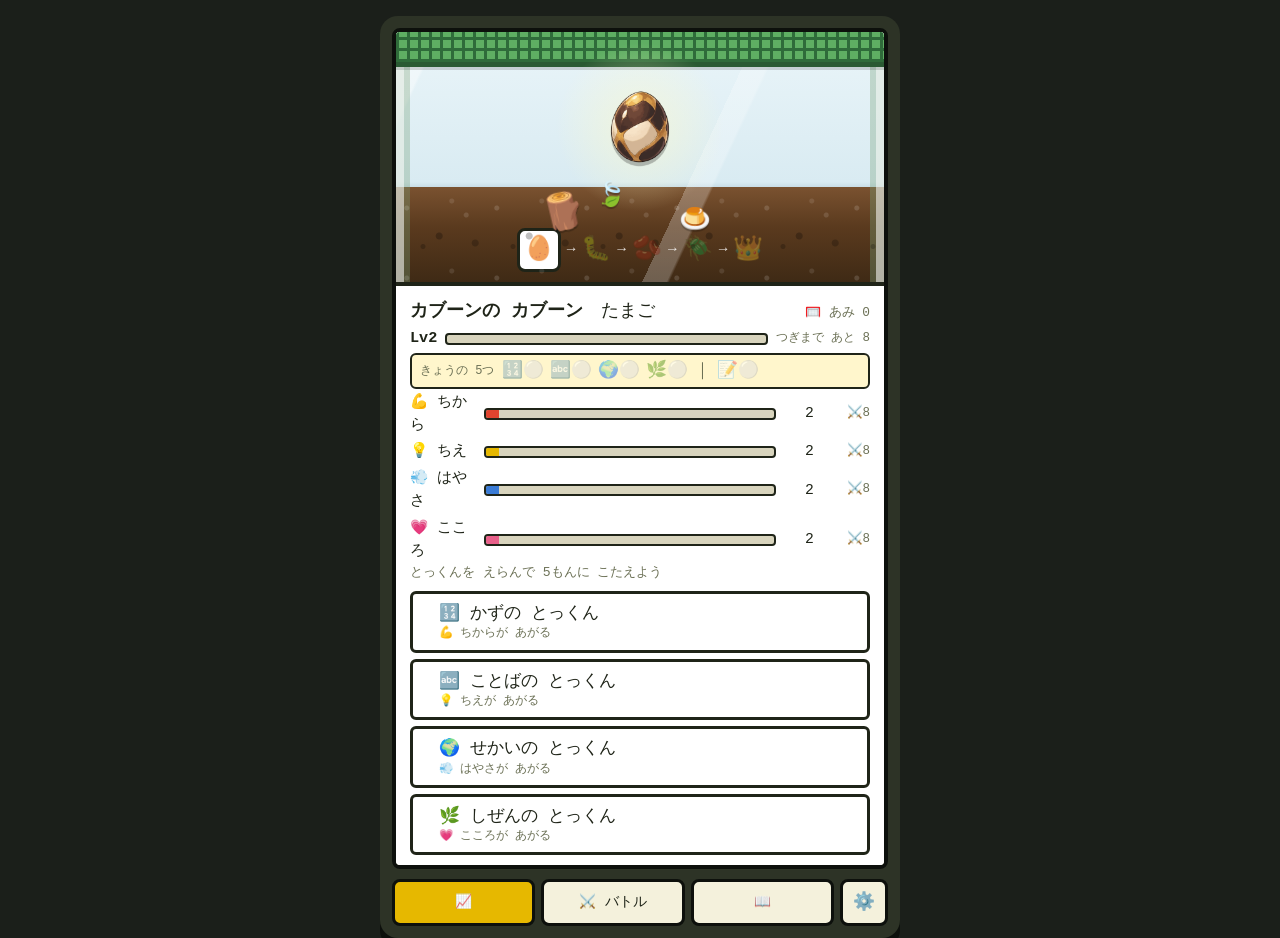
==== dev/shot.html @ 83ba98a8 "たまご〜さなぎ の画面を虫かご風に - .field.cage（CSS だけ）：みどりの あみの ふた、とうめいな かべの反射、つちの層、🪵🍃🍮 の飾り - たまご・ようちゅう・さなぎ の せいちょう" ====
<!doctype html>
<html lang="ja"><head><meta charset="utf-8"><title>shot</title><link rel="stylesheet" href="../css/style.css"></head>
<body>
<!-- 見た目の確認用：?s=egg|larva|pupa|adult|ch1|ch2|ch4|ch6 で画面を出す。headless Chrome の --screenshot で撮る -->
<div class="console"><div class="screen"><div class="field" id="field"></div><div class="msgbox" id="msgbox"></div></div>
<div class="nav" id="nav"><button class="nb" data-tab="growth">📈</button><button class="nb" data-tab="battle">⚔️</button><button class="nb" data-tab="diary">📖</button><button class="nb gear" data-tab="settings">⚙️</button></div></div>
<div id="update" hidden><button id="updateBtn"></button></div>
<script src="../vendor/jszip.min.js" defer></script>
<script src="../js/data.js" defer></script>
<script src="../js/quiz.js" defer></script>
<script src="../js/quiz/num.js" defer></script>
<script src="../js/quiz/eng.js" defer></script>
<script src="../js/quiz/flag.js" defer></script>
<script src="../js/quiz/animal.js" defer></script>
<script src="../js/state.js" defer></script>
<script src="../js/media.js" defer></script>
<script src="../js/backup.js" defer></script>
<script src="../js/bgm.js" defer></script>
<script src="../js/voice.js" defer></script>
<script src="../js/chars.js" defer></script>
<script src="../js/render.js" defer></script>
<script src="../js/diary.js" defer></script>
<script src="../js/settings.js" defer></script>
<script defer>
window.addEventListener("DOMContentLoaded",()=>{
  const q=new URLSearchParams(location.search).get("s")||"egg";
  spriteHtml=(id,fallback)=>{const emoji=fallback!=null?fallback:(CHARS[id]||"");return id&&CHAR_OK[id]?`<img class="spimg" src="../img/chars/${id}.png" alt="">`:emoji}; // dev/ から見た画像の場所に直す
  localStorage.clear();S=FRESH();migrate();dayRoll();S.flags.intro=true;S.name="カブーン";S.se=false;S.bgmOn=false;S.voice=false;
  const setLv=(ch,st)=>{S.ch=ch;S.str=S.wise=S.world=S.heart=st};
  if(q==="egg"){setLv(0,2)}
  else if(q==="larva"){setLv(1,14)}
  else if(q==="pupa"){setLv(3,30)}
  else if(q==="adult"){setLv(6,58)}
  else if(/^ch\d$/.test(q)){const n=+q.slice(2);setLv(n-1,[0,8,14,24,30,36,40][n]||8);S.view="battle";S.sub="menu";S.foe=mkFoe(n-1);S.hp=maxHp()}
  const im=Object.keys(CHARS).map(id=>new Promise(r=>{const i=new Image();i.onload=()=>{CHAR_OK[id]=true;r()};i.onerror=()=>r();i.src="../img/chars/"+id+".png"}));
  Promise.all(im).then(()=>{render();if(typer)typeFinish();document.title="READY "+q});
});
</script>
</body></html>
---- css/style.css ----
/* Layout: a handheld-console "screen" — field/battle area on top, a bordered message window below, command menu inside it. Four tabs under the screen. A full-screen "theater" overlay plays memories. Single retro look. */
:root{
  --bg:#1b1f1a; --screen:#f4f1dc; --fg:#1f2418; --muted:#6b7055; --frame:#2d3326; --win:#ffffff; --winline:#1f2418;
  --hpok:#3fbf5f; --hpmid:#e6b800; --hpbad:#e0442f; --hpbg:#d8d4bd; --accent:#1f2418; --accent-ink:#f4f1dc; --sky:#cfe7f7; --ground:#9fd27a;
  --c-str:#e0442f; --c-wise:#e6b800; --c-world:#3a7bd5; --c-heart:#e8608a; --gold:#ffe066;
  --font:'DotGothic16','Hiragino Maru Gothic ProN','Yu Gothic',monospace;
  color-scheme:light;
}
*{box-sizing:border-box}
html,body{height:100%}
body{margin:0;background:var(--bg);color:var(--fg);font-family:var(--font);font-size:17px;line-height:1.6;
  padding-block:16px 24px;padding-left:max(16px,env(safe-area-inset-left,0px));padding-right:max(16px,env(safe-area-inset-right,0px))}
.console{max-width:520px;margin:0 auto;background:var(--frame);border-radius:18px;padding:12px;display:grid;gap:10px;box-shadow:0 10px 0 #0d100c}
.screen{background:var(--screen);border-radius:8px;overflow:hidden;border:4px solid #0d100c;display:grid;grid-template-rows:auto auto;min-height:420px}
.field{position:relative;height:250px;background:linear-gradient(var(--sky) 0 62%,var(--ground) 62% 100%);overflow:hidden}
.field.night{background:linear-gradient(#2d3a5a 0 62%,#3b5a3a 62% 100%)}
.field.cave{background:linear-gradient(#5a4a3a 0 62%,#7a5a3a 62% 100%)}
.field.snow{background:linear-gradient(#dfeefb 0 62%,#f6fbff 62% 100%)}
.field.diary{background:linear-gradient(#ffe9c7 0 62%,#f7c98a 62% 100%)}
/* 虫かご：たまご〜さなぎ の せいちょう画面と、へや で起きる かべ（第1〜6話）。上に みどりの あみの ふた、左右に とうめいな かべ、下に つち */
.field.cage{background:
  linear-gradient(115deg,rgba(255,255,255,.42) 0 7%,rgba(255,255,255,0) 7.5% 60%,rgba(255,255,255,.25) 60% 64%,rgba(255,255,255,0) 64.5%),
  linear-gradient(#eaf5f9 0,#d9ebf2 60%,#c9dde6 62%,#7a5230 62%,#5a3a1e 78%,#3f2a15 100%);
  box-shadow:inset 8px 0 0 rgba(255,255,255,.55),inset -8px 0 0 rgba(255,255,255,.55),inset 14px 0 0 rgba(120,160,120,.35),inset -14px 0 0 rgba(120,160,120,.35)}
.field.cage::before{content:"";position:absolute;left:0;right:0;top:0;height:30px;z-index:0;
  background:repeating-linear-gradient(90deg,#2f6b3a 0 3px,transparent 3px 11px),repeating-linear-gradient(0deg,#2f6b3a 0 3px,transparent 3px 11px),#5fae63;
  border-bottom:5px solid #2a5a33;box-shadow:0 3px 0 rgba(0,0,0,.15)}
.field.cage::after{content:"";position:absolute;left:0;right:0;bottom:0;height:38%;pointer-events:none;
  background:radial-gradient(circle at 12% 30%,rgba(255,255,255,.14) 0 2px,transparent 3px),radial-gradient(circle at 48% 70%,rgba(0,0,0,.25) 0 3px,transparent 4px),radial-gradient(circle at 78% 40%,rgba(255,255,255,.12) 0 2px,transparent 3px),radial-gradient(circle at 30% 85%,rgba(0,0,0,.22) 0 2px,transparent 3px),radial-gradient(circle at 88% 80%,rgba(0,0,0,.22) 0 3px,transparent 4px),radial-gradient(circle at 62% 20%,rgba(255,255,255,.1) 0 2px,transparent 3px);
  background-size:90px 70px}
.field.cage .glow{background:radial-gradient(rgba(255,250,200,.55),rgba(255,250,200,0) 70%)}
.field.cage .deco{position:absolute;z-index:1;font-size:1.9rem;line-height:1;filter:drop-shadow(0 2px 0 rgba(0,0,0,.25))}
.field.cage .deco.log{left:30%;bottom:50px;font-size:2.2rem;transform:rotate(-12deg)}
.field.cage .deco.leaf{left:41%;bottom:74px;font-size:1.5rem}
.field.cage .deco.jelly{left:58%;bottom:48px;font-size:1.6rem}
.field.cage .path i{color:#fff;opacity:.85}
.field.cage.snow{background:
  linear-gradient(115deg,rgba(255,255,255,.5) 0 7%,rgba(255,255,255,0) 7.5% 60%,rgba(255,255,255,.3) 60% 64%,rgba(255,255,255,0) 64.5%),
  linear-gradient(#f4f9ff 0,#dde9f6 60%,#cfdde9 62%,#8a7a6a 62%,#6a5a4a 78%,#4a3c2c 100%)}
.field.cage.snow::after{background-image:radial-gradient(circle at 20% 20%,#fff 0 2px,transparent 3px),radial-gradient(circle at 60% 50%,#fff 0 2px,transparent 3px),radial-gradient(circle at 85% 25%,#fff 0 1.5px,transparent 2.5px),radial-gradient(circle at 40% 80%,#fff 0 1.5px,transparent 2.5px);background-size:80px 60px;height:100%;opacity:.7}
/* 虫かごは cave/snow より後に書いて、へや の かべ でも虫かごが勝つようにする */
.field.grid{display:grid;grid-template-columns:repeat(auto-fill,minmax(72px,1fr));gap:6px;padding:8px;overflow-y:auto;align-content:start;background:#2b2f23}
.field.grid .tm{position:relative;aspect-ratio:1;max-width:100%;border:2px solid #fff;border-radius:6px;overflow:hidden;cursor:pointer;background:#000}
.field.grid .tm img{width:100%;height:100%;object-fit:cover;display:block}
.field.grid .tm .pl{position:absolute;inset:0;display:grid;place-items:center;font-size:1.6rem;color:#fff;text-shadow:0 0 6px #000}
.field.grid .empty2{grid-column:1/-1;color:#ddd;text-align:center;padding-top:90px;font-size:.95rem}
.sprite{position:absolute;font-size:4.2rem;line-height:1;filter:drop-shadow(0 4px 0 rgba(0,0,0,.25))}
.sprite img.spimg{height:1.15em;width:auto;display:block;max-width:none} /* 絵文字の代わりの画像。大きさは文字サイズに合わせる */
.famrow{position:absolute;left:0;right:0;top:34%;display:flex;justify-content:center;gap:10px;align-items:flex-end}
.famrow .sprite.fam{position:static;font-size:3.4rem;animation:float 2.4s ease-in-out infinite}
.famrow .sprite.fam:nth-child(2){animation-delay:.3s}.famrow .sprite.fam:nth-child(3){animation-delay:.6s;font-size:2.8rem}.famrow .sprite.fam:nth-child(4){animation-delay:.9s;font-size:2.8rem}.famrow .sprite.fam:nth-child(5){animation-delay:1.2s;font-size:2.8rem}
.sprite.me{left:10%;bottom:12px}
.sprite.foe{right:10%;top:52px;font-size:4.6rem}
.sprite.hit{animation:shake .35s}
.sprite.attack{animation:lunge .4s}
@keyframes shake{0%,100%{transform:translateX(0)}25%{transform:translateX(-8px)}75%{transform:translateX(8px)}}
@keyframes lunge{0%,100%{transform:translate(0,0)}50%{transform:translate(24px,-18px)}}
.hud{position:absolute;background:var(--win);border:3px solid var(--winline);border-radius:6px;padding:4px 10px;min-width:150px;font-size:.85rem;box-shadow:3px 3px 0 var(--winline)}
.hud.me{right:10px;bottom:14px}.hud.foe{left:10px;top:10px}
.hud .nm{display:flex;justify-content:space-between;gap:8px;font-weight:700}
.hud .lv{color:var(--muted)}
.hp{height:8px;background:var(--hpbg);border:2px solid var(--winline);border-radius:4px;overflow:hidden;margin-top:3px}
.hp i{display:block;height:100%;background:var(--hpok);transition:width .4s}
.hp i.mid{background:var(--hpmid)}.hp i.bad{background:var(--hpbad)}
.hud .num{font-size:.75rem;text-align:right;font-variant-numeric:tabular-nums}
.msgbox{background:var(--win);border-top:4px solid var(--winline);padding:12px 14px 10px;min-height:170px;display:grid;gap:8px;align-content:start}
.msg{margin:0;font-size:1.1rem;min-height:3.2em;white-space:pre-wrap;line-height:1.55}
.msg .big{font-size:2.6rem;line-height:1.2;display:block;text-align:center}
.cur{display:inline-block;animation:blink 1s steps(2) infinite;margin-left:4px}
@keyframes blink{to{visibility:hidden}}
.menu{display:grid;grid-template-columns:1fr 1fr;gap:6px}
.menu.one{grid-template-columns:1fr}
button,label.filebtn{font-family:var(--font);font-size:1.05rem;text-align:left;border:3px solid var(--winline);background:var(--win);color:var(--fg);border-radius:6px;padding:8px 10px 8px 26px;cursor:pointer;position:relative;line-height:1.4;display:block}
button::before,label.filebtn::before{content:"▶";position:absolute;left:8px;opacity:0}
button:hover::before,button:focus-visible::before,label.filebtn:hover::before,label.filebtn:focus-within::before{opacity:1}
button:focus-visible,label.filebtn:focus-within{outline:3px solid var(--hpmid);outline-offset:2px}
button:disabled{opacity:.45;cursor:not-allowed}
button.wide{text-align:center;padding-left:10px}
button.wide::before{display:none}
button.danger{border-color:var(--hpbad);color:var(--hpbad)}
button.sel{background:#fff6cc}
button small,label.filebtn small{display:block;font-size:.72rem;color:var(--muted)}
label.filebtn input{position:absolute;width:1px;height:1px;opacity:0;left:0;top:0}
.tap{width:100%;text-align:center;border:3px solid var(--winline);background:#fff6cc;padding:10px;color:var(--fg);font-size:1.1rem;border-radius:8px}
.tap::before{display:none}
input,textarea{font:inherit;padding:8px 12px;border:3px solid var(--winline);border-radius:6px;background:var(--win);color:var(--fg);width:100%}
input:focus-visible,textarea:focus-visible{outline:3px solid var(--hpmid)}
textarea{min-height:90px;font-size:.72rem;resize:vertical;line-height:1.4}
.label{color:var(--accent-ink);text-align:center;font-size:.9rem;letter-spacing:.1em}
.foot{text-align:center;font-size:.78rem;color:#9aa08a;margin:12px 0 0}
.nav{display:grid;grid-template-columns:1fr 1fr 1fr auto;gap:6px}
.nav .nb{text-align:center;padding:8px 2px;font-size:.85rem;background:var(--screen);border-color:#0d100c;border-radius:8px}
.nav .nb.gear{padding:8px 10px;font-size:1.1rem}
.nav .nb::before{display:none}
.nav .nb.on{background:var(--hpmid)}
/* 成長画面 */
.sprite.center{left:50%;top:38%;transform:translate(-50%,-50%);font-size:6rem;animation:float 2.4s ease-in-out infinite}
@keyframes float{0%,100%{transform:translate(-50%,-50%)}50%{transform:translate(-50%,calc(-50% - 10px))}}
.sprite.center.attack{animation:lunge .4s} /* 正解で跳ねる（.center の float より後に書いて勝たせる） */
.sprite.evolve{animation:evolve 1.6s ease-in-out}
@keyframes evolve{0%{filter:brightness(1)}30%{filter:brightness(4) drop-shadow(0 0 20px #fff)}60%{filter:brightness(4) drop-shadow(0 0 30px #ffe066)}100%{filter:brightness(1)}}
.glow{position:absolute;left:50%;top:38%;width:170px;height:170px;border-radius:50%;transform:translate(-50%,-50%);background:radial-gradient(rgba(255,240,150,.8),rgba(255,240,150,0) 70%)}
.path{position:absolute;left:0;right:0;bottom:10px;display:flex;justify-content:center;gap:6px;font-size:1.5rem;align-items:center}
.path span{opacity:.35}.path span.done{opacity:1}.path span.now{opacity:1;background:var(--win);border:3px solid var(--winline);border-radius:8px;padding:0 4px}
.path i{font-style:normal;font-size:.9rem;opacity:.6}
.grow{display:grid;gap:4px;font-size:.92rem}
.grow .row{display:grid;grid-template-columns:4.6em 1fr 2.2em 3.4em;align-items:center;gap:6px}
.grow .pw{font-size:.78rem;color:var(--muted);text-align:right;white-space:nowrap}
.grow .note{font-size:.72rem}
.flag{height:1em;width:auto;vertical-align:-0.12em;border:1px solid rgba(0,0,0,.25);border-radius:2px;background:#fff}
button.mv .eq{color:var(--muted);font-size:.68rem}
.grow .bar{height:12px;background:var(--hpbg);border:2px solid var(--winline);border-radius:4px;overflow:hidden}
.grow .bar i{display:block;height:100%;transition:width .4s}
.grow .n{text-align:right;font-variant-numeric:tabular-nums}
.gh{display:flex;justify-content:space-between;gap:8px;align-items:baseline}
.gh small{color:var(--muted);font-size:.8rem}
/* 成長記録（ものがたり） */
.d{font-size:.75rem;color:var(--muted)}
.note{font-size:.82rem;color:var(--muted)}
.diary{display:grid;gap:4px;max-height:150px;overflow-y:auto;font-size:.95rem}
.diary>div{display:flex;gap:8px;border-bottom:1px dashed var(--hpbg);padding:3px 0;align-items:flex-start}
.diary>div.has{cursor:pointer}
.diary>div.has:hover{background:#fff6cc}
.diary .d{display:block}
.diary .ico{font-size:1.4rem;line-height:1.2;flex:none}
.diary .th{position:relative;width:44px;height:44px;flex:none}
.diary .th img{width:44px;height:44px;object-fit:cover;border:2px solid var(--winline);border-radius:4px;display:block}
.diary .th .pl{position:absolute;inset:0;display:grid;place-items:center;color:#fff;text-shadow:0 0 4px #000;font-size:1rem}
.diary .cnt{font-size:.72rem;color:var(--muted);white-space:nowrap}
.emo{display:flex;gap:4px;flex-wrap:wrap}
.emo button{padding:4px 8px;font-size:1.3rem;line-height:1}
.emo button::before{display:none}
.emo button.on{background:var(--hpmid)}
.row2{display:grid;grid-template-columns:auto 1fr;gap:6px;align-items:center}
.pend{display:flex;gap:6px;flex-wrap:wrap}
.pend .pm{position:relative;width:56px;height:56px;border:2px solid var(--winline);border-radius:4px;overflow:hidden;background:#000}
.pend .pm img{width:100%;height:100%;object-fit:cover;display:block}
.pend .pm .pl{position:absolute;inset:0;display:grid;place-items:center;color:#fff;text-shadow:0 0 4px #000;font-size:1.2rem}
.pend .pm button{position:absolute;right:0;top:0;padding:0 5px;font-size:.8rem;line-height:1.3;border-width:2px;border-radius:0 0 0 4px}
.pend .pm button::before{display:none}
.empty{color:var(--muted);font-size:.9rem}
/* おもいでシアター */
#theater{position:fixed;inset:0;background:#000;z-index:50;display:grid;grid-template-rows:auto 1fr auto;color:#fff;
  padding-top:env(safe-area-inset-top,0px);padding-bottom:env(safe-area-inset-bottom,0px);padding-left:env(safe-area-inset-left,0px);padding-right:env(safe-area-inset-right,0px)}
#theater[hidden]{display:none}
.stage{position:relative;overflow:hidden;background:#000;cursor:pointer;min-height:0}
.bgblur{position:absolute;inset:-10%;width:120%;height:120%;object-fit:cover;filter:blur(24px) brightness(.45);opacity:0;transition:opacity .8s}
.bgblur.on{opacity:1}
.slide{position:absolute;inset:0;width:100%;height:100%;object-fit:contain;opacity:0;transition:opacity .8s}
.slide.on{opacity:1}
img.slide.kb{animation:kb 4.5s linear forwards}
@keyframes kb{from{transform:scale(1)}to{transform:scale(1.1)}}
.tcard{position:absolute;inset:0;display:grid;place-items:center;text-align:center;padding:24px;opacity:0;transition:opacity .6s;background:radial-gradient(#2a3020,#000 75%);pointer-events:none}
.tcard.on{opacity:1;pointer-events:auto}
.tcard .em{font-size:4rem;line-height:1.2}
.tcard .dt{font-size:1rem;color:var(--gold);letter-spacing:.1em;margin-top:8px}
.tcard .tx{font-size:1.5rem;margin-top:8px;text-wrap:balance}
.tbtns{display:flex;gap:10px;justify-content:center;margin-top:20px}
.tcap{position:absolute;left:0;right:0;bottom:0;padding:12px 16px;background:linear-gradient(transparent,rgba(0,0,0,.75));font-size:1rem;opacity:0;transition:opacity .5s;pointer-events:none}
.tcap.on{opacity:1}
.d2{color:var(--gold);font-size:.85rem}
.tbar{display:flex;justify-content:space-between;align-items:center;gap:8px;padding:8px 12px;min-height:44px}
#theater button{background:rgba(255,255,255,.12);color:#fff;border-color:rgba(255,255,255,.55);padding:6px 12px;font-size:.95rem;text-align:center}
#theater button::before{display:none}
#theater button:focus-visible{outline-color:var(--gold)}
.tcount{font-size:.85rem;color:#ccc;font-variant-numeric:tabular-nums}
@media (prefers-reduced-motion:reduce){.sprite.hit,.sprite.attack,.sprite.center,.sprite.evolve{animation:none}.cur{animation:none}img.slide.kb{animation:none}}
/* PWA 更新のおしらせ */
.update{position:fixed;left:16px;right:16px;bottom:16px;max-width:488px;margin:0 auto;z-index:60;background:var(--win);border:3px solid var(--winline);border-radius:8px;padding:10px 12px;display:grid;grid-template-columns:1fr auto;gap:10px;align-items:center;font-size:.95rem;box-shadow:4px 4px 0 var(--winline)}
.update[hidden]{display:none}
.update button{padding:6px 10px;font-size:.95rem}
/* ---------- v2：へや・とっくん・バトル・おうちのひと ---------- */
.msg{position:relative}
.note2{font-size:.95rem;background:#fff6cc;border-radius:6px;padding:4px 8px;white-space:pre-wrap;margin-top:4px}
.ctr{text-align:center}
.big2{font-size:1.2rem}
.lvbar{display:grid;grid-template-columns:auto 1fr auto;gap:8px;align-items:center;font-size:.95rem;margin:2px 0}
.lvbar .bar{height:12px;background:var(--hpbg);border:2px solid var(--winline);border-radius:4px;overflow:hidden}
.lvbar .bar i{display:block;height:100%;background:var(--gold);transition:width .4s}
.lvbar small{color:var(--muted);font-size:.78rem}
.board{display:flex;gap:6px;align-items:center;flex-wrap:wrap;font-size:1.05rem;background:#fff6cc;border:2px solid var(--winline);border-radius:6px;padding:3px 8px;margin:2px 0}
.board small{font-size:.75rem;color:var(--muted);margin-right:2px}
.board .slot{opacity:.5}.board .slot.on{opacity:1}
.board .sep{color:var(--muted)}
.dots{display:flex;gap:6px;align-items:center;font-size:1.3rem;margin-bottom:2px;padding-right:48px}
.dots span.now{outline:3px solid var(--hpmid);border-radius:50%}
.dots small{margin-left:auto;font-size:.8rem;color:var(--muted)}
.chal{display:inline-block;font-size:.78rem;background:var(--gold);border-radius:6px;padding:0 6px;margin-bottom:4px}
.qtext{display:block;font-size:1.35rem;text-align:center;margin:6px 0;line-height:1.4}
.spk{position:absolute;right:0;top:0;padding:4px 8px;font-size:1.2rem;line-height:1;border-width:2px;z-index:6}
.spk::before{display:none}
.spk.fld{right:8px;top:8px}
.skip{position:absolute;left:8px;top:8px;padding:2px 8px;font-size:.75rem;color:var(--muted);background:rgba(255,255,255,.7);border-width:2px;z-index:6}
.skip::before{display:none}
button.rest{opacity:.6}
.menu.ico3{grid-template-columns:1fr 1fr 1fr}
button.opt{font-size:1.15rem;padding:10px 10px 10px 34px}
button.opt .no{position:absolute;left:8px;top:50%;transform:translateY(-50%);font-size:.8rem;color:var(--muted);border:2px solid var(--muted);border-radius:50%;width:1.4em;height:1.4em;display:grid;place-items:center;line-height:1}
button.opt::before{display:none}
button.opt.ico{font-size:2.4rem;text-align:center;padding:8px 4px;min-height:78px;line-height:1.2}
button.opt.right{background:#dff5d8;border-color:var(--hpok);animation:pulse 1s infinite}
button.opt.dim{opacity:.35}
button.opt:disabled:not(.dim){opacity:.75}
@keyframes pulse{50%{transform:scale(1.03)}}
button.opt.live{animation:pop .25s}
@keyframes pop{0%{transform:translateY(3px)}100%{transform:none}}
/* わざ 2×2：位置固定（左上💪・右上💡・左下💨・右下💗）、色＋絵＋ひらがな */
.menu.moves{grid-template-columns:1fr 1fr}
button.mv{position:relative;padding:8px 10px 8px 44px;min-height:66px;text-align:left}
button.mv::before{display:none}
button.mv .mi{position:absolute;left:8px;top:10px;font-size:1.6rem;line-height:1}
button.mv .mn{display:block;font-size:1rem;line-height:1.3}
button.mv.str{border-color:var(--c-str);background:#ffe6e2}
button.mv.wise{border-color:var(--c-wise);background:#fff6cc}
button.mv.world{border-color:var(--c-world);background:#e2eeff}
button.mv.heart{border-color:var(--c-heart);background:#ffe3ee}
.bd{display:inline-block;border:2px solid var(--winline);border-radius:8px;padding:0 5px;font-size:.95rem;background:var(--win);line-height:1.5}
.bd.star{background:var(--gold)}
.bd.shield{background:#dde3ea}
.hud .bds{display:flex;gap:4px;margin-top:3px}
.hud .bds .bd{font-size:1.1rem;padding:0 6px}
button.mv .bd{position:absolute;right:6px;top:6px;font-size:1.1rem}
button.mv .bd.star{font-size:1.6rem;padding:0 8px;top:4px}
button.mv.star{box-shadow:0 0 0 3px var(--gold)}
button.mv.star .bd.star{animation:wob 1.6s ease-in-out infinite}
@keyframes wob{0%,100%{transform:rotate(-8deg)}50%{transform:rotate(8deg)}}
.field.flash{animation:flash .35s}
@keyframes flash{0%{filter:brightness(1)}30%{filter:brightness(2.4)}100%{filter:brightness(1)}}
/* わざの演出 */
.fx{position:absolute;transform:translate(-50%,-50%);pointer-events:none;font-size:2.2rem;line-height:1;z-index:5;filter:drop-shadow(0 2px 0 rgba(0,0,0,.25))}
.fx.name{transform:translate(-50%,0);font-size:1.1rem;background:var(--win);border:3px solid var(--winline);border-radius:8px;padding:2px 12px;box-shadow:3px 3px 0 var(--winline);white-space:nowrap;filter:none;animation:namein .9s ease-out forwards}
@keyframes namein{0%{opacity:0;transform:translate(-50%,-10px)}15%{opacity:1;transform:translate(-50%,0)}80%{opacity:1;transform:translate(-50%,0)}100%{opacity:0;transform:translate(-50%,0)}}
.fx.burst{animation:burst .5s ease-out forwards}
.fx.burst.small{font-size:1.5rem}
@keyframes burst{0%{transform:translate(-50%,-50%) scale(.3);opacity:1}70%{transform:translate(-50%,-50%) scale(1.6)}100%{transform:translate(-50%,-50%) scale(1.9);opacity:0}}
.fx.beam{height:6px;border-radius:3px;background:linear-gradient(90deg,rgba(255,255,255,0),#fff176 30%,#fff);box-shadow:0 0 12px #fff176;transform-origin:0 50%;animation:beam .45s ease-out forwards;filter:none}
@keyframes beam{0%{opacity:0;clip-path:inset(0 100% 0 0)}35%{opacity:1;clip-path:inset(0 0 0 0)}100%{opacity:0;clip-path:inset(0 0 0 0)}}
.fx.sparkle{animation:sparkle .6s ease-out forwards}
.fx.sparkle.d2{animation-delay:.1s;opacity:0}
@keyframes sparkle{0%{opacity:0;transform:translate(-50%,-50%) scale(.4)}40%{opacity:1;transform:translate(-50%,-50%) scale(1.3)}100%{opacity:0;transform:translate(-50%,-50%) scale(1)}}
.fx.leaf{animation:fly .7s ease-in forwards}
@keyframes fly{0%{transform:translate(-50%,-50%) rotate(0)}100%{transform:translate(calc(-50% + var(--dx)),calc(-50% + var(--dy))) rotate(540deg);opacity:0}}
.fx.noteup{animation:noteup .8s ease-out forwards}
@keyframes noteup{0%{transform:translate(-50%,-50%) scale(.8);opacity:0}20%{opacity:1}100%{transform:translate(calc(-50% + var(--dx)),calc(-50% + var(--dy))) scale(1.2);opacity:0}}
.fx.shield{font-size:2.8rem;animation:shieldpop .6s ease-out forwards}
@keyframes shieldpop{0%{transform:translate(-50%,-50%) scale(.3);opacity:0}40%{transform:translate(-50%,-50%) scale(1.2);opacity:1}100%{transform:translate(-50%,-50%) scale(1);opacity:0}}
.field.quake{animation:quake .4s}
@keyframes quake{0%,100%{transform:translate(0,0)}20%{transform:translate(-6px,2px)}40%{transform:translate(6px,-2px)}60%{transform:translate(-4px,1px)}80%{transform:translate(4px,-1px)}}
.sprite.foe.lunge{animation:foelunge .4s}
@keyframes foelunge{50%{transform:translate(-26px,20px)}}
.bang{display:inline-block;background:var(--hpbad);color:#fff;border-radius:50%;padding:0 6px;font-size:.8rem;line-height:1.4}
.chips{display:flex;gap:4px;flex-wrap:wrap}
.chips button{padding:4px 8px;font-size:.85rem;line-height:1.3}
.chips button::before{display:none}
.chips button.on{background:var(--hpmid)}
.menu.keypad{grid-template-columns:1fr 1fr 1fr}
.menu.keypad button{text-align:center;padding:10px;font-size:1.3rem}
.menu.keypad button::before{display:none}
.pin{letter-spacing:.4em;font-size:1.6rem;text-align:center;margin:4px 0}
.stats{display:grid;gap:6px;font-size:.9rem}
.stats .srow{border-bottom:1px dashed var(--hpbg);padding-bottom:4px}
@media (prefers-reduced-motion:reduce){button.opt.right,button.opt.live,button.mv.star .bd.star,.field.flash,.field.quake,.sprite.foe.lunge{animation:none}.fx{display:none}.fx.name{display:block;animation:none}}
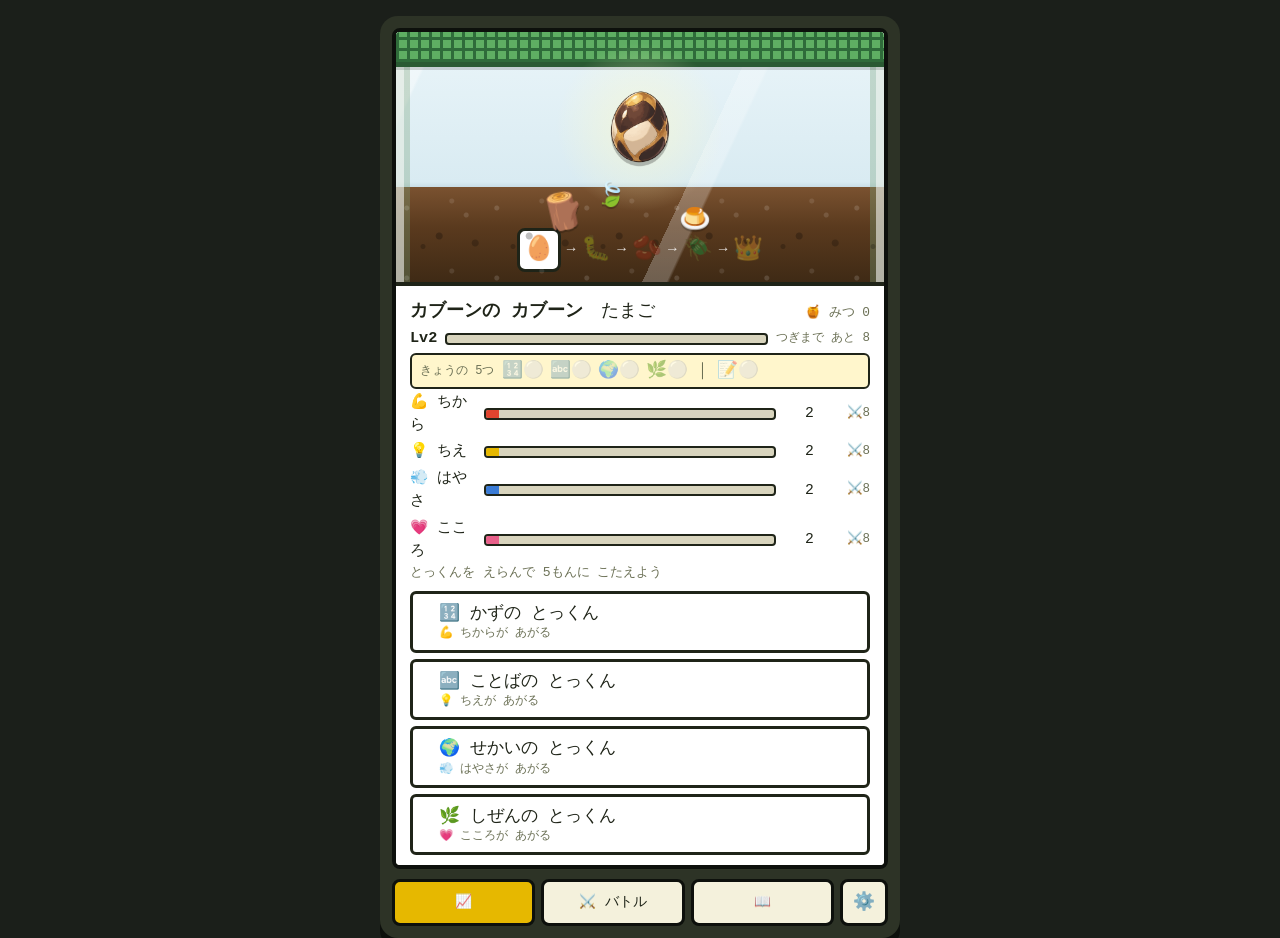
==== commit c5015a19: "むしとりあみ を 🍯 みつ に：にげられたとき「もういちど チャンス」の券にする - つかまえるのに 何も いらない（かげ が出たら そのまま ミニゲーム） - にげられたとき（スポットで にげた／ミ" ====
--- a/dev/shot.html
+++ b/dev/shot.html
@@ -12,6 +12,9 @@
 <script src="../js/quiz/eng.js" defer></script>
 <script src="../js/quiz/flag.js" defer></script>
 <script src="../js/quiz/animal.js" defer></script>
+<script src="../js/quiz/pref.js" defer></script>
+<script src="../js/quiz/trip.js" defer></script>
+<script src="../js/zukan.js" defer></script>
 <script src="../js/state.js" defer></script>
 <script src="../js/media.js" defer></script>
 <script src="../js/backup.js" defer></script>
@@ -19,11 +22,15 @@
 <script src="../js/voice.js" defer></script>
 <script src="../js/chars.js" defer></script>
 <script src="../js/render.js" defer></script>
+<script src="../js/minigame.js" defer></script>
+<script src="../js/outside.js" defer></script>
 <script src="../js/diary.js" defer></script>
 <script src="../js/settings.js" defer></script>
 <script defer>
 window.addEventListener("DOMContentLoaded",()=>{
   const q=new URLSearchParams(location.search).get("s")||"egg";
+  IMG_BASE="../img/";
+  const _rich=rich;rich=s=>_rich(s).replace(/src="\.\/img\//g,'src="../img/'); // dev/ から見た画像の場所に直す
   spriteHtml=(id,fallback)=>{const emoji=fallback!=null?fallback:(CHARS[id]||"");return id&&CHAR_OK[id]?`<img class="spimg" src="../img/chars/${id}.png" alt="">`:emoji}; // dev/ から見た画像の場所に直す
   localStorage.clear();S=FRESH();migrate();dayRoll();S.flags.intro=true;S.name="カブーン";S.se=false;S.bgmOn=false;S.voice=false;
   const setLv=(ch,st)=>{S.ch=ch;S.str=S.wise=S.world=S.heart=st};
@@ -31,7 +38,23 @@
   else if(q==="larva"){setLv(1,14)}
   else if(q==="pupa"){setLv(3,30)}
   else if(q==="adult"){setLv(6,58)}
-  else if(/^ch\d$/.test(q)){const n=+q.slice(2);setLv(n-1,[0,8,14,24,30,36,40][n]||8);S.view="battle";S.sub="menu";S.foe=mkFoe(n-1);S.hp=maxHp()}
+  else if(q.startsWith("q:")){const id=q.slice(2);const qq=poolOf("flag").concat(poolOf("num"),poolOf("eng"),poolOf("animal")).find(x=>x.id===id);if(!qq)document.title="NOQ";
+    const it=Object.assign({},qq,{opts:[qq.a,...qq.d]});S.sess={cat:id.split("_")[0],d:ymd(),i:0,items:[it,it,it,it,it],res:[],lv:1};S.sub="quiz";S.view="growth";UI.lockUntil=0}
+  else if(q==="kanban"){setLv(7,68);S.view="battle";S.sub="menu";S.flags.outIntro=true}
+  else if(q.startsWith("enc:")||q.startsWith("mg:")||q.startsWith("caught:")||q.startsWith("fled:")||q==="dex"||q.startsWith("dexz:")||q==="uramap"){ // enc:<zid> / mg:<game>:<zid> / caught:<zid> / dex / dexz:<zid> / uramap
+    const a=AREAS[0];setLv(7,68);S.flags.outIntro=true;S.items.net=3;S.explore={area:a.id,d:ymd(),spots:genSpots(a),pos:{x:30,y:80},n:0};S.daily.explore=a.id;S.view="battle";S.sub="map";
+    const parts=q.split(":");const zid=parts[parts.length-1];
+    if(q.startsWith("enc:")){UI.enc={i:0,z:zid,over:false};S.sub="enc"}
+    else if(q.startsWith("fled:")){S.items.net=+parts[1];UI.fled={i:0,z:zid,why:parts[2]};S.sub="fled"} // fled:<みつの数>:<flee|lose>:<zid>
+    else if(q.startsWith("mg:")){UI.enc={i:0,z:zid,over:false,game:parts[1]};S.sub="mg"}
+    else if(q.startsWith("caught:")){if(zById(zid))S.dex[zid]={d:ymd(),n:1};UI.caught=zid;S.sub="caught"}
+    else if(q==="dex"||q.startsWith("dexz:")){zukanOf(a).slice(0,9).forEach(z=>S.dex[z.id]={d:ymd(),n:1});zukanOf(a).slice(9,13).forEach(z=>S.seen[z.id]=true);S.dex.ura_grass={d:ymd(),n:1};S.view="diary";S.sub="dex";if(q.startsWith("dexz:"))UI.dexId=zid}
+  }
+  else if(q==="exit"){setLv(6,58);S.view="battle";S.sub="exit";S.line=2;delete S.flags.outIntro}
+  else if(q==="trial"){setLv(6,58);S.view="battle";delete S.flags.outIntro;S.foe=Object.assign(mkFoe(10),{ch:6,trial:true,turn:0,shift:false});S.hp=maxHp();S.sub="fight";S.msg="ちょうろう クガーンの しけん！"}
+  else if(q.startsWith("map:")){const a=areaOf(q.slice(4));const chOf={grass:6,river:7,sky:8,sea:9,forest:10}[a.id];setLv(chOf,[58,68,78,88,98][AREAS.indexOf(a)]);
+    S.explore={area:a.id,d:ymd(),spots:genSpots(a),pos:{x:8,y:a.ground[1]-2},n:0};S.daily.explore=a.id;S.view="battle";S.sub="map";S.flags.outIntro=true}
+  else if(/^ch\d+$/.test(q)){const n=+q.slice(2);setLv(n-1,[0,8,14,24,30,36,40,58,68,78,88,98][n]||8);S.view="battle";S.sub="menu";S.foe=mkFoe(n-1);S.hp=maxHp();S.flags.outIntro=true;if(stageIdx()>=3)S.sub="fight"}
   const im=Object.keys(CHARS).map(id=>new Promise(r=>{const i=new Image();i.onload=()=>{CHAR_OK[id]=true;r()};i.onerror=()=>r();i.src="../img/chars/"+id+".png"}));
   Promise.all(im).then(()=>{render();if(typer)typeFinish();document.title="READY "+q});
 });
--- a/css/style.css
+++ b/css/style.css
@@ -15,6 +15,102 @@
 .field{position:relative;height:250px;background:linear-gradient(var(--sky) 0 62%,var(--ground) 62% 100%);overflow:hidden}
 .field.night{background:linear-gradient(#2d3a5a 0 62%,#3b5a3a 62% 100%)}
 .field.cave{background:linear-gradient(#5a4a3a 0 62%,#7a5a3a 62% 100%)}
+/* そと のエリア背景 */
+.field.river{background:linear-gradient(var(--sky) 0 46%,#7cc8ee 46% 70%,#3f9bd4 70% 73%,#9fd27a 73% 100%)}
+.field.sea{background:linear-gradient(#bfe3f7 0 50%,#3a9ad8 50% 74%,#f3e4b4 74% 100%)}
+.field.forest{background:linear-gradient(#2f5a35 0 30%,#3b6b3f 30% 62%,#5a4326 62% 100%)}
+/* そと：たんけんの地図。タップした ところへ 歩く。スポットは ふわふわ、しらべたら うすく */
+.field.map{cursor:pointer;touch-action:manipulation}
+.field.map .spot{position:absolute;transform:translate(-50%,-50%);font-size:1.9rem;line-height:1;cursor:pointer;filter:drop-shadow(0 3px 0 rgba(0,0,0,.25));animation:float2 2.4s ease-in-out infinite;z-index:2}
+.field.map .spot.done{opacity:.45;animation:none}
+.field.map .spot.boss{font-size:2.8rem;z-index:3}
+.field.map .spot.boss img.spimg{height:1.15em}
+@keyframes float2{0%,100%{transform:translate(-50%,-50%)}50%{transform:translate(-50%,calc(-50% - 6px))}}
+.sprite.walker{position:absolute;font-size:3.4rem;line-height:1;transform:translate(-50%,-85%);transition:left .6s linear,top .6s linear;z-index:4}
+.sprite.walker.flip{transform:translate(-50%,-85%) scaleX(-1)}
+.sprite.walker.walk{animation:walkbob .3s ease-in-out infinite}
+@keyframes walkbob{0%,100%{margin-top:0}50%{margin-top:-6px}}
+/* そと：かげ・しゃしん・つかまえた カード */
+.zsil{filter:brightness(0);opacity:.92}
+img.zsil{height:110px;max-width:80%;object-fit:contain}
+span.zsil.emo{font-size:5rem;line-height:1.1;display:inline-block}
+.encsil{text-align:center;min-height:116px;animation:rustle .5s ease-in-out 3}
+@keyframes rustle{0%,100%{transform:translateX(0) rotate(0)}25%{transform:translateX(-6px) rotate(-3deg)}75%{transform:translateX(6px) rotate(3deg)}}
+.field.map .spot.rustle{animation:rustle .4s ease-in-out infinite}
+.field.map .spot.ura{font-size:2.8rem;z-index:3;filter:drop-shadow(0 0 8px #7a2fd0)}
+.field.map .spot.ura img.spimg{height:1.15em}
+.zcard{margin:2px auto 6px;width:min(100%,300px);background:#fff;border:4px solid var(--winline);border-radius:12px;padding:6px;box-shadow:4px 4px 0 var(--winline);text-align:center}
+.zcard.rare{border-color:#d9a400;box-shadow:4px 4px 0 #d9a400}
+.zcard.boss{border-color:#7a2fd0;box-shadow:4px 4px 0 #7a2fd0}
+.zcard img.zphoto{width:100%;height:170px;object-fit:contain;border-radius:6px;display:block}
+.zcard .zemo{font-size:5rem;line-height:1.2;display:block}
+.zcard .zemo img.spimg{height:1.3em;margin:0 auto}
+/* ミニゲーム：画面いっぱいの まど */
+.mgfull{position:fixed;inset:0;z-index:55;background:rgba(20,28,18,.93);display:grid;place-items:center;padding:8px}
+.mgwin{position:relative;width:min(100%,520px);height:min(100%,740px);background:var(--win);border:4px solid var(--winline);border-radius:14px;display:grid;grid-template-rows:auto 1fr auto auto;gap:8px;padding:10px;box-shadow:0 8px 0 #0d100c}
+.mghead{display:flex;align-items:center;gap:10px}
+.mgwho{width:56px;height:56px;display:grid;place-items:center;background:#eef6e6;border:3px solid var(--winline);border-radius:50%;flex:none;overflow:hidden}
+.mgwho img.zsil{height:40px;max-width:44px}.mgwho span.zsil.emo{font-size:1.9rem}
+.mgtitle b{display:block;font-size:1.25rem}.mgtitle small{display:block;font-size:.9rem;color:var(--muted)}
+.mgarena{position:relative;min-height:0;background:#eef6e6;border:3px solid var(--winline);border-radius:10px;overflow:hidden}
+.mgarena.col{display:grid;grid-template-rows:1fr auto;gap:8px;padding:8px;justify-items:center;align-items:center}
+.mgarena.free>*{position:absolute;transform:translate(-50%,-50%)}
+.mgfoot{min-height:34px;text-align:center;font-weight:700;font-size:1.1rem}
+.mgquit{justify-self:center;padding:4px 16px;font-size:.85rem;text-align:center;opacity:.8}
+.mgfull button{text-align:center}.mgfull button::before{display:none}
+.mggrid{display:grid;gap:8px;padding:8px;height:100%;align-content:center}
+.mggrid.c3{grid-template-columns:repeat(3,1fr)}
+.mgrow{display:grid;grid-template-columns:repeat(3,1fr);gap:8px;width:100%}
+.mgsil{text-align:center;align-self:center}.mgsil img.zsil{height:min(26vh,190px);max-width:90%}.mgsil span.zsil.emo{font-size:6rem}
+.mgcard{padding:6px}
+.mgcard img.zphoto{width:100%;height:min(18vh,120px);object-fit:cover;border-radius:6px;display:block}
+.mgcard .zemo{font-size:3rem}.mgcard.emo{font-size:3.4rem;line-height:1.5;aspect-ratio:1}
+.mgnum{font-size:2rem;font-weight:700;min-height:60px;padding:6px}
+.mgnum.round{width:76px;height:76px;border-radius:50%;padding:0}
+.mgitem{font-size:3rem;line-height:1}
+.mgtarget{width:96px;height:96px;border-radius:50%;background:rgba(255,255,255,.75);padding:4px;transition:left .9s ease-in-out,top .9s ease-in-out}
+.mgtarget img.zsil{height:66px;max-width:100%}.mgtarget span.zsil.emo{font-size:3rem}
+.mgtarget.pop{animation:pop .25s}
+.mgfull .hit{background:#dff5d8;border-color:var(--hpok)}.mgfull .miss{opacity:.45}
+.mgfull .shake{animation:shake .35s}
+.mgbar{height:10px;background:var(--hpbg);border:2px solid var(--winline);border-radius:4px;overflow:hidden;margin-top:4px}.mgbar i{display:block;height:100%;width:100%;background:var(--hpmid)}
+/* しんけいすいじゃく：うら（❓）と おもて */
+.mgflip{aspect-ratio:1;padding:4px;display:grid;place-items:center;background:#fff8d8;overflow:hidden}
+.mgflip .front{display:none;width:100%;height:100%;place-items:center}.mgflip .back{font-size:2.6rem}
+.mgflip.up{background:#fff}.mgflip.up .front{display:grid}.mgflip.up .back{display:none}
+.mgflip img.zphoto{width:100%;height:100%;object-fit:cover;border-radius:6px;display:block}
+.mgflip .mgface,.mgflip .zemo{font-size:3.2rem;line-height:1}
+/* どこに かくれた？：はっぱ 3まい */
+.mgcup{font-size:4.6rem;line-height:1;width:108px;height:108px;padding:0;border-radius:16px;background:#cfeebf;transition:left .6s ease-in-out,margin-top .3s;z-index:2}
+.mgcup.up{margin-top:-64px}
+.mghide{z-index:1;opacity:0;transition:opacity .2s}.mghide.show{opacity:1}
+.mghide img.zsil{height:64px;max-width:90px}.mghide span.zsil.emo{font-size:3rem}
+/* かくれんぼ タッチ：くさ から かおを だす */
+.mghole{position:relative;aspect-ratio:1;padding:0;overflow:hidden;background:#dff0cf}
+.mghole .bush{position:absolute;left:0;right:0;bottom:-6px;font-size:3.6rem;line-height:1;text-align:center;z-index:2}
+.mghole .peek{position:absolute;left:0;right:0;bottom:34%;text-align:center;z-index:1;display:none}
+.mghole.on .peek{display:block;animation:peekup .18s ease-out}
+@keyframes peekup{from{transform:translateY(55%)}to{transform:none}}
+.mghole .peek img.zsil{height:56px;max-width:80%}.mghole .peek span.zsil.emo{font-size:2.8rem}
+/* けっか の ふだ */
+.mgresult{position:absolute;left:50%;top:42%;transform:translate(-50%,-50%);background:#fff;border:4px solid var(--winline);border-radius:14px;padding:14px 22px;font-size:1.7rem;font-weight:700;white-space:nowrap;box-shadow:4px 4px 0 var(--winline);z-index:9;animation:pop .25s}
+.mgresult.win{background:#fff3b0}
+/* ずかん */
+.dexa{font-size:.9rem;font-weight:700;margin-top:8px}
+.dexgrid{display:grid;grid-template-columns:repeat(10,1fr);gap:3px;margin-top:3px}
+.dexgrid .dz{aspect-ratio:1;display:grid;place-items:center;font-size:1rem;background:#ecead8;border:2px solid #cfcab0;border-radius:6px;padding:0;overflow:hidden;opacity:.6;min-width:0}
+.dexgrid .dz::before{display:none}
+.dexgrid .dz.on{opacity:1;border-color:var(--winline);background:#fff;cursor:pointer}
+.dexgrid .dz.on.gold{border-color:#7a2fd0}
+.dexgrid .dz.seen{opacity:.85}
+.dexgrid .dz img.zphoto{width:100%;height:100%;object-fit:cover;display:block}
+.dexgrid .dz img.zsil{height:80%;max-width:90%}.dexgrid .dz span.zsil.emo,.dexgrid .dz .zemo{font-size:1.1rem}
+.dexgrid .dz img.spimg{height:1.6em}
+.dexgrid.boss .dz{font-size:1.3rem}
+.dexrow{display:flex;gap:4px;align-items:center;margin-top:4px;font-size:1.3rem;line-height:1.2}
+.dexrow .dexa{font-size:.85rem;min-width:88px}
+.dexrow .dz{opacity:.45}.dexrow .dz.on{opacity:1}
+button.dim{opacity:.55}
 .field.snow{background:linear-gradient(#dfeefb 0 62%,#f6fbff 62% 100%)}
 .field.diary{background:linear-gradient(#ffe9c7 0 62%,#f7c98a 62% 100%)}
 /* 虫かご：たまご〜さなぎ の せいちょう画面と、へや で起きる かべ（第1〜6話）。上に みどりの あみの ふた、左右に とうめいな かべ、下に つち */
@@ -66,6 +162,11 @@
 .msgbox{background:var(--win);border-top:4px solid var(--winline);padding:12px 14px 10px;min-height:170px;display:grid;gap:8px;align-content:start}
 .msg{margin:0;font-size:1.1rem;min-height:3.2em;white-space:pre-wrap;line-height:1.55}
 .msg .big{font-size:2.6rem;line-height:1.2;display:block;text-align:center}
+/* 画像トークンの絵（都道府県の形・写真）。問題文では大きく、選択肢では枠いっぱいに */
+.pic{height:2.2em;width:auto;max-width:100%;vertical-align:middle;border-radius:6px}
+.msg .big .pic{height:150px;max-width:96%;object-fit:contain;display:inline-block}
+button.opt.ico .pic{height:84px;width:100%;object-fit:contain;display:block}
+img.pic[src*="/photo/"]{border:3px solid #fff;box-shadow:0 2px 0 rgba(0,0,0,.25)}
 .cur{display:inline-block;animation:blink 1s steps(2) infinite;margin-left:4px}
 @keyframes blink{to{visibility:hidden}}
 .menu{display:grid;grid-template-columns:1fr 1fr;gap:6px}
@@ -164,7 +265,7 @@
 #theater button::before{display:none}
 #theater button:focus-visible{outline-color:var(--gold)}
 .tcount{font-size:.85rem;color:#ccc;font-variant-numeric:tabular-nums}
-@media (prefers-reduced-motion:reduce){.sprite.hit,.sprite.attack,.sprite.center,.sprite.evolve{animation:none}.cur{animation:none}img.slide.kb{animation:none}}
+@media (prefers-reduced-motion:reduce){.sprite.hit,.sprite.attack,.sprite.center,.sprite.evolve,.field.map .spot,.sprite.walker.walk,.encsil,.field.map .spot.rustle{animation:none}.sprite.walker{transition:none}.cur{animation:none}img.slide.kb{animation:none}}
 /* PWA 更新のおしらせ */
 .update{position:fixed;left:16px;right:16px;bottom:16px;max-width:488px;margin:0 auto;z-index:60;background:var(--win);border:3px solid var(--winline);border-radius:8px;padding:10px 12px;display:grid;grid-template-columns:1fr auto;gap:10px;align-items:center;font-size:.95rem;box-shadow:4px 4px 0 var(--winline)}
 .update[hidden]{display:none}
